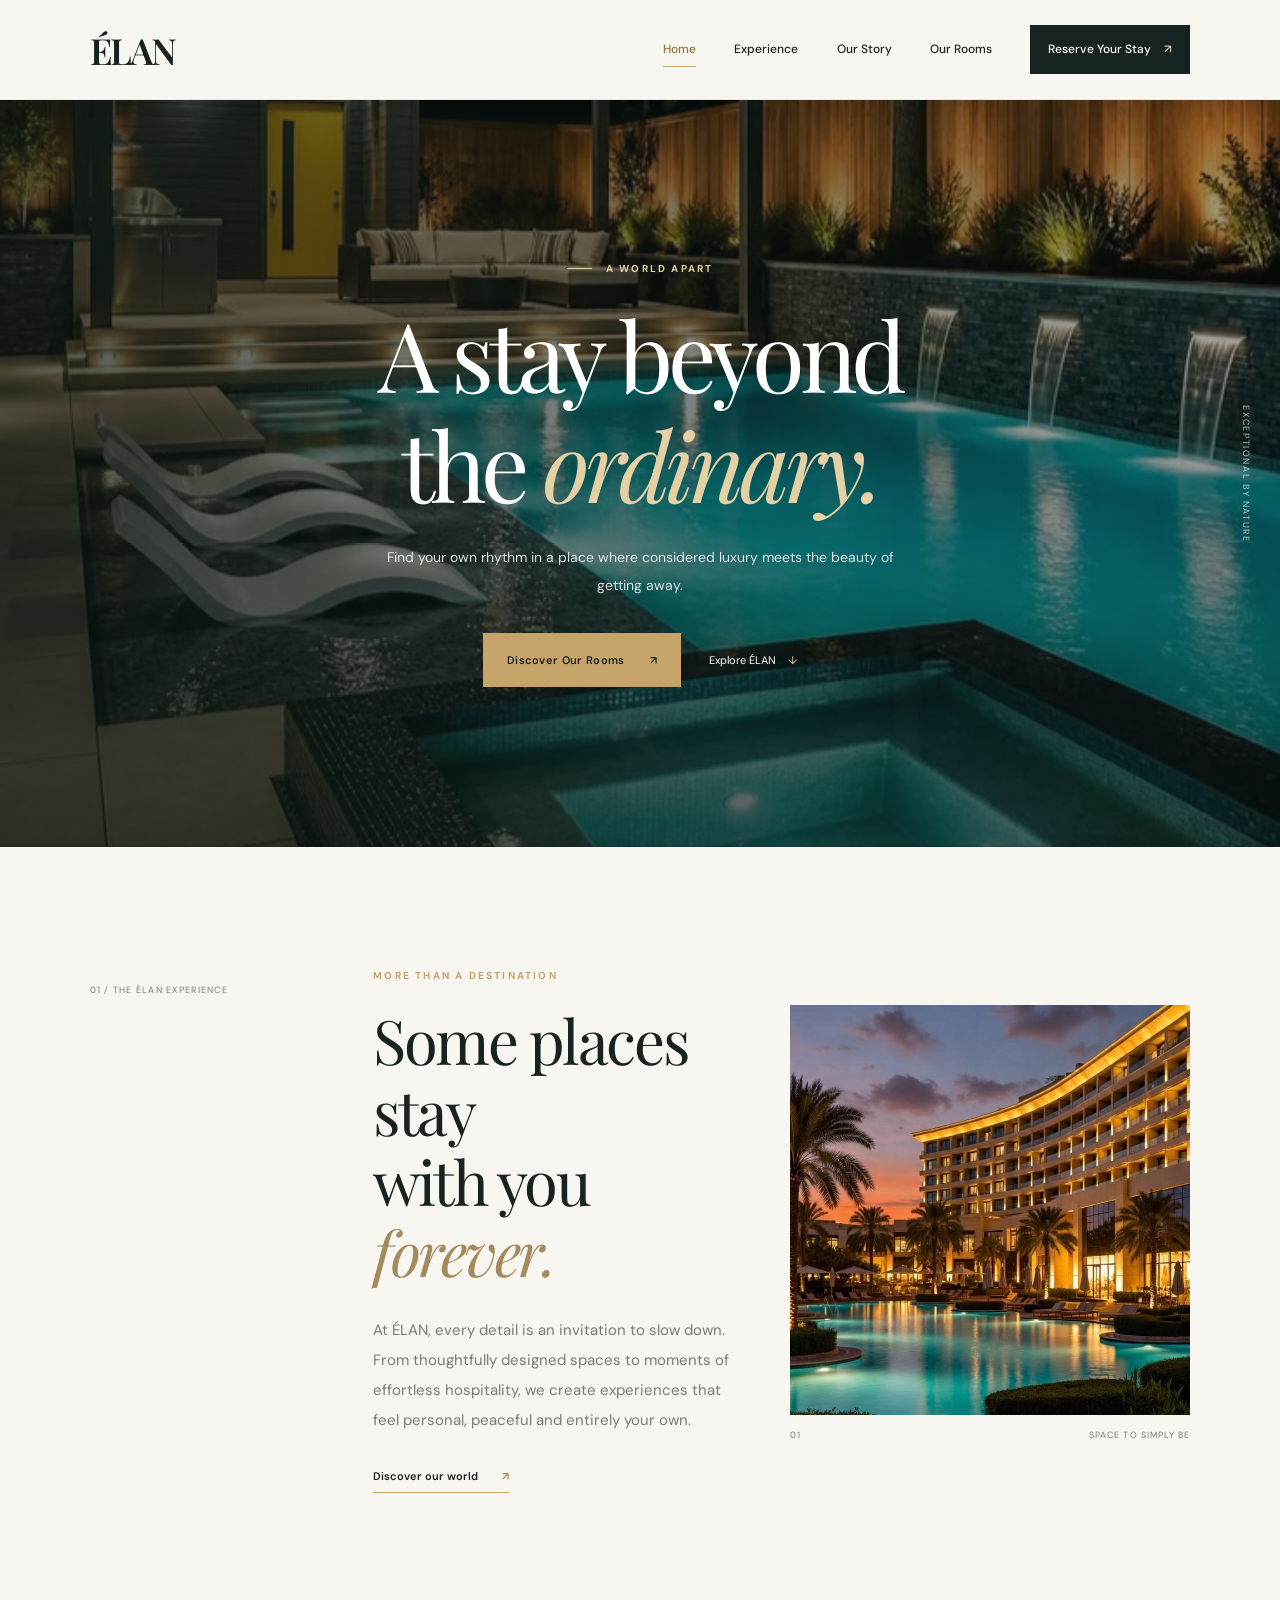
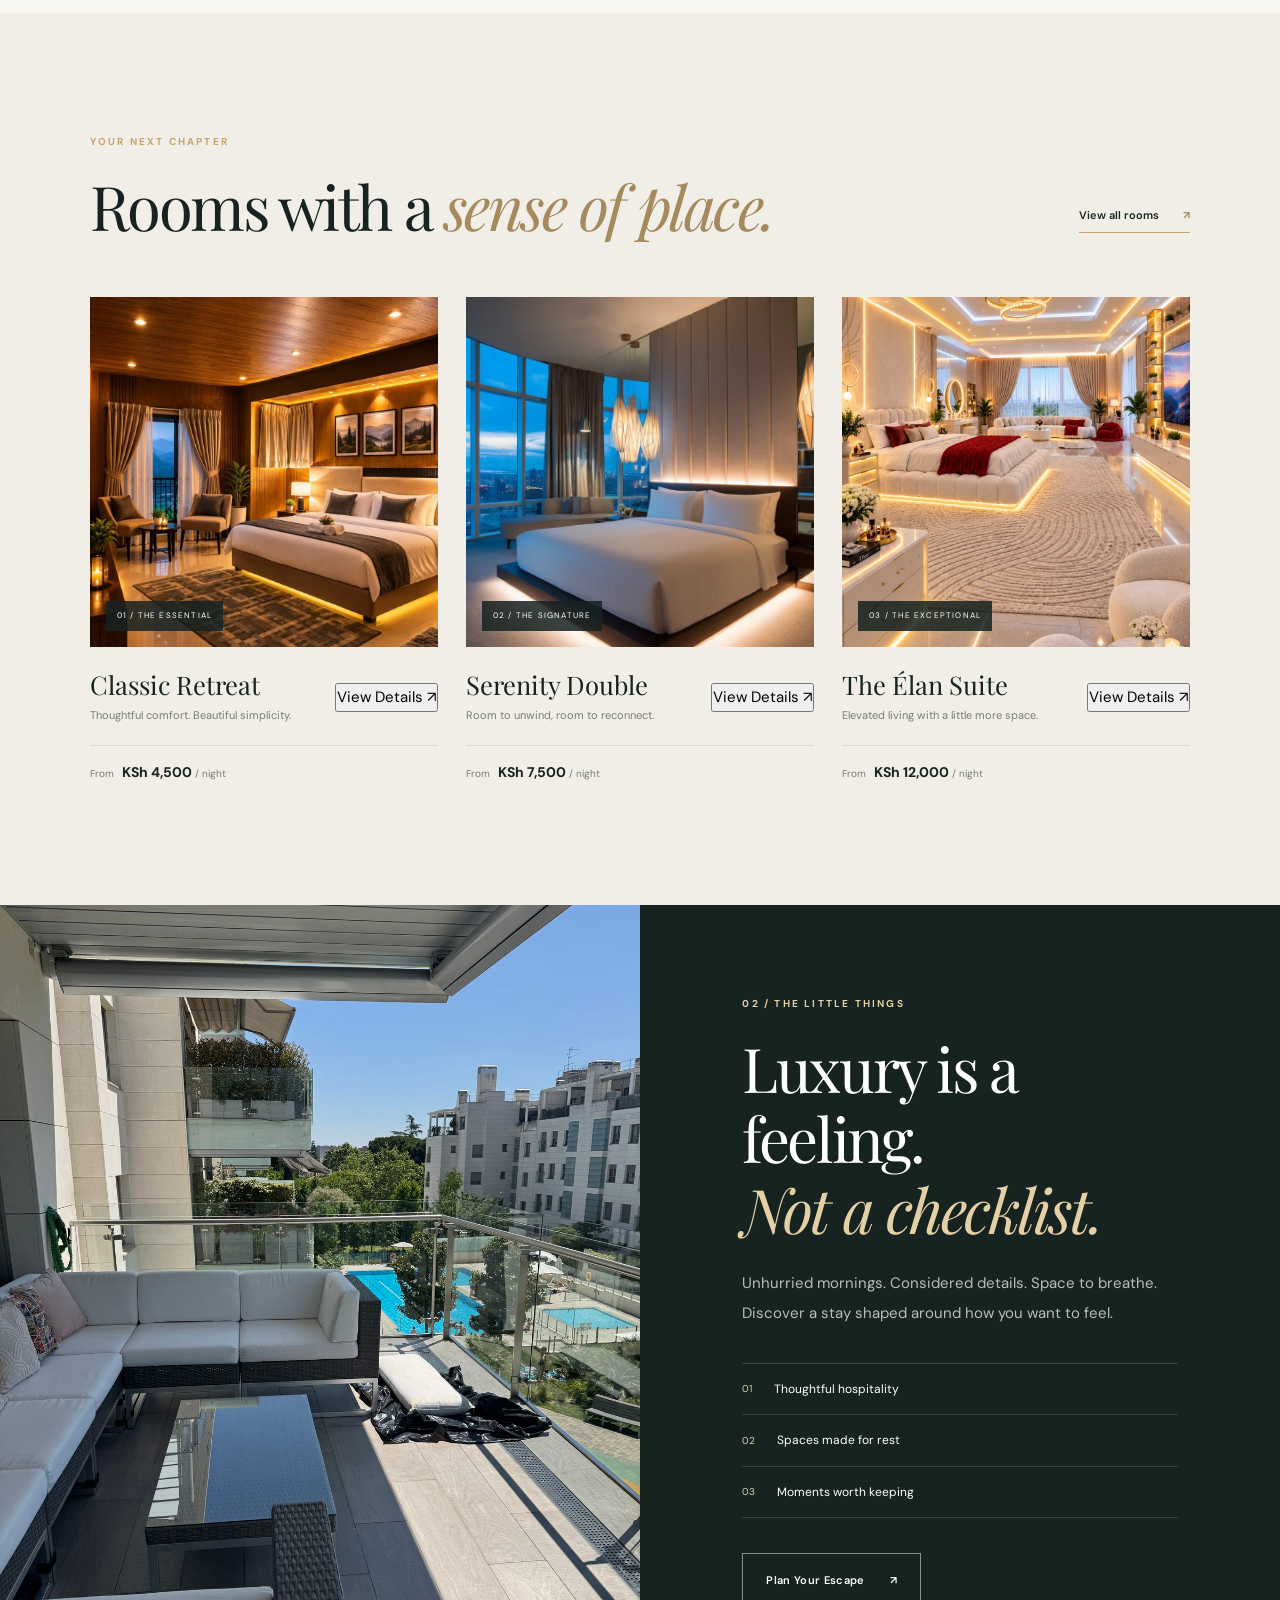
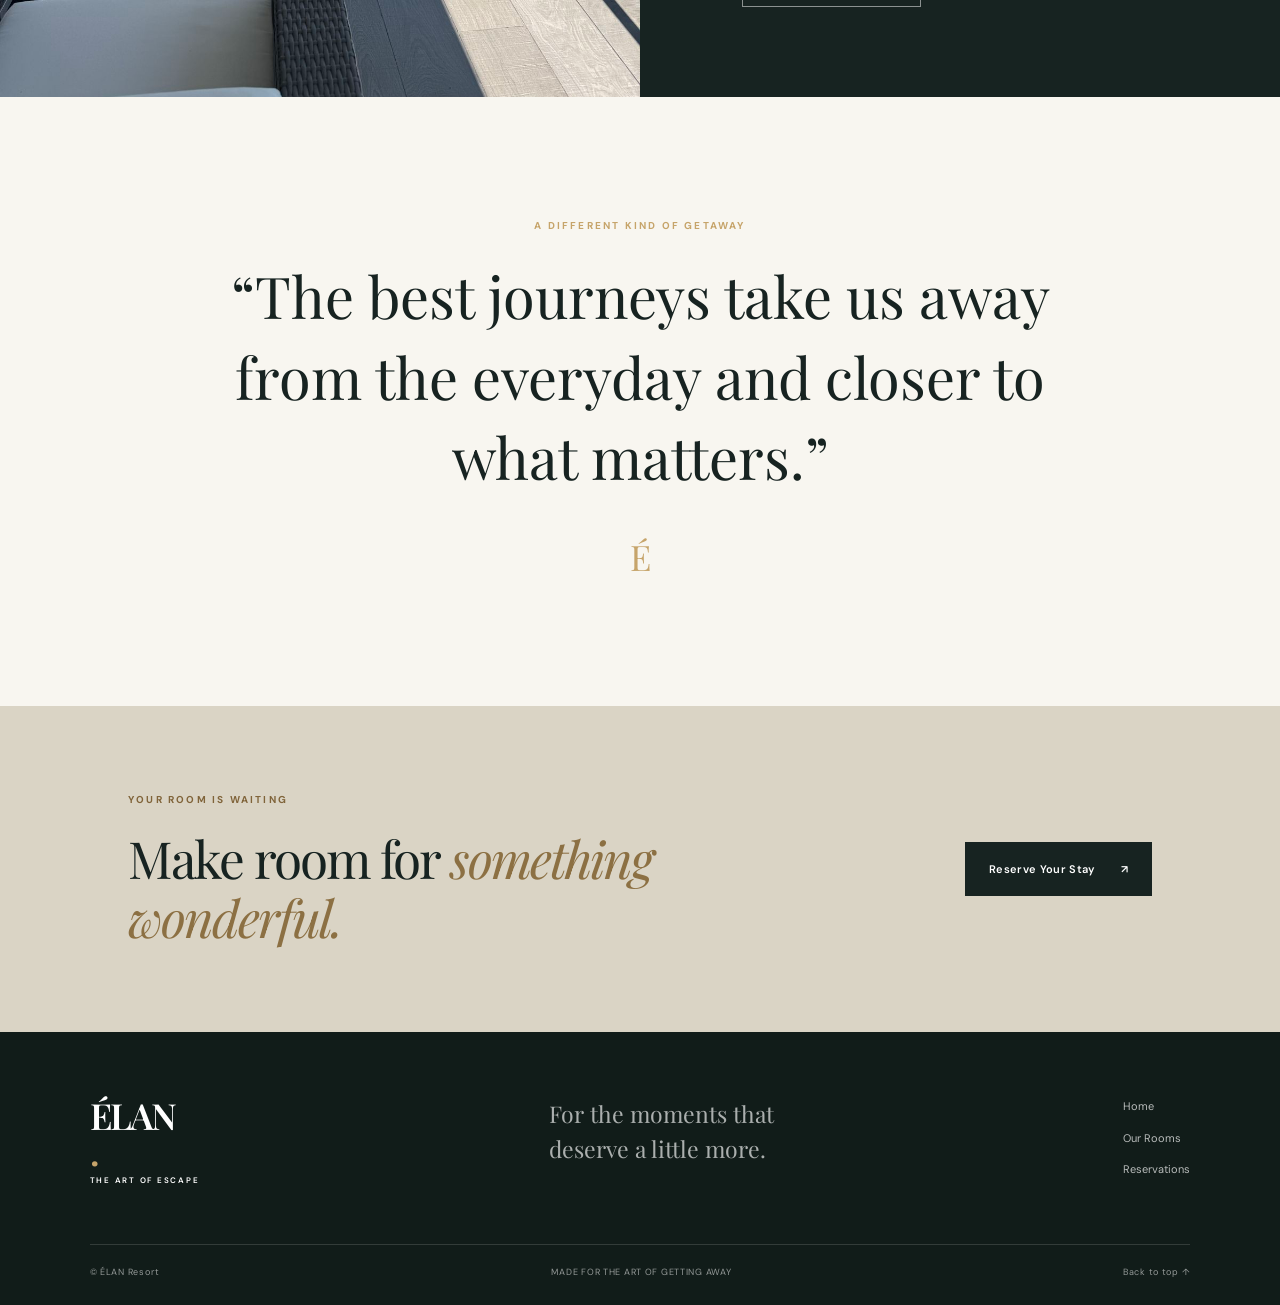
==== index.html @ 1a2abce6 "Add luxury resort rooms page" ====
<!DOCTYPE html>
<html lang="en">
<head>
  <meta charset="UTF-8">
  <meta name="viewport" content="width=device-width, initial-scale=1.0">

  <meta
    name="description"
    content="Discover ÉLAN Resort, a luxury escape designed for extraordinary stays, thoughtful hospitality, and unforgettable experiences."
  >

  <meta name="theme-color" content="#172321">

  <title>ÉLAN Resort | A Stay Beyond Ordinary</title>

  <!-- Google Fonts -->
  <link rel="preconnect" href="https://fonts.googleapis.com">
  <link rel="preconnect" href="https://fonts.gstatic.com" crossorigin>

  <link
    href="https://fonts.googleapis.com/css2?family=DM+Sans:wght@400;500;600;700&family=Playfair+Display:wght@400;500;600;700&display=swap"
    rel="stylesheet"
  >

  <!-- Main Stylesheet -->
  <link rel="stylesheet" href="style.css">

  <!-- Main JavaScript -->
  <script src="script.js" defer></script>
</head>

<body id="top">

  <!-- =====================================
       NAVIGATION
  ====================================== -->
  <header class="site-header">

    <a
      href="index.html"
      class="brand"
      aria-label="ÉLAN Resort homepage"
    >
      ÉLAN
    </a>

    <button
      class="menu-toggle"
      id="menuToggle"
      type="button"
      aria-label="Open navigation"
      aria-expanded="false"
      aria-controls="mainNav"
    >
      <span></span>
      <span></span>
    </button>

    <nav class="main-nav" id="mainNav" aria-label="Main navigation">
      <a class="active" href="index.html" aria-current="page">Home</a>
      
      <a href="#experience">Experience</a>
      <a href="#about">Our Story</a>
       <a href="room.html">Our Rooms</a>
      

      <a href="booking.html" class="nav-book">
        Reserve Your Stay <span aria-hidden="true">↗</span>
      </a>
    </nav>

  </header>

  <main>

    <!-- =====================================
         HERO SECTION
    ====================================== -->
    <section class="hero" aria-labelledby="hero-title">

      <div class="hero-image" aria-hidden="true"></div>
      <div class="hero-overlay" aria-hidden="true"></div>

      <div class="hero-content">

        <p class="eyebrow light-eyebrow">
          <span aria-hidden="true"></span>
          A WORLD APART
        </p>

        <h1 id="hero-title">
          A stay beyond<br>
          the <em>ordinary.</em>
        </h1>

        <p class="hero-description">
          Find your own rhythm in a place where considered
          luxury meets the beauty of getting away.
        </p>

        <div class="hero-actions">

          <a href="room.html" class="button button-gold">
            Discover Our Rooms
            <span aria-hidden="true">↗</span>
          </a>

          <a href="#about" class="text-link">
            Explore ÉLAN
            <span aria-hidden="true">↓</span>
          </a>

        </div>

      </div>

      <div class="hero-vertical" aria-hidden="true">
        EXCEPTIONAL BY NATURE
      </div>

    </section>


    <!-- =====================================
         WELCOME / ABOUT SECTION
    ====================================== -->
    <section class="welcome section-padding" id="about">

      <div class="welcome-label">
        <span class="section-number">01 / THE ÉLAN EXPERIENCE</span>
      </div>

      <div class="welcome-content">

        <p class="eyebrow">MORE THAN A DESTINATION</p>

        <h2>
          Some places stay<br>
          with you <em>forever.</em>
        </h2>

        <p class="body-copy">
          At ÉLAN, every detail is an invitation to slow down.
          From thoughtfully designed spaces to moments of
          effortless hospitality, we create experiences that
          feel personal, peaceful and entirely your own.
        </p>

        <a href="room.html" class="underlined-link">
          Discover our world
          <span aria-hidden="true">↗</span>
        </a>

      </div>

      <div class="welcome-image-wrap">

        <img
          src="images/img2.jpg"
          alt="Luxury resort pool surrounded by tropical greenery"
          class="welcome-image"
          loading="lazy"
        >

        <div class="image-caption">
          <span>01</span>
          <span>SPACE TO SIMPLY BE</span>
        </div>

      </div>

    </section>


    <!-- =====================================
         FEATURED ROOMS
    ====================================== -->
    <section class="rooms-section section-padding" id="rooms">

      <div class="section-heading">

        <div>
          <p class="eyebrow">YOUR NEXT CHAPTER</p>
          <h2>Rooms with a <em>sense of place.</em></h2>
        </div>

        <a href="room.html" class="underlined-link">
          View all rooms
          <span aria-hidden="true">↗</span>
        </a>

      </div>


      <div class="room-grid">

        <!-- ROOM 1 -->
        <article
          class="room-card"
          data-name="Classic Retreat"
          data-price="4500"
          data-image="images/room1.jpg"
          data-description="Thoughtful comfort and beautiful simplicity. Enjoy a relaxing stay in an elegant room designed for comfort and peaceful moments."
        >

          <div class="room-image-link">

            <img
              src="images/room1.jpg"
              alt="Elegant bedroom for the Classic Retreat"
              loading="lazy"
            >

            <span class="room-tag">01 / THE ESSENTIAL</span>

          </div>

          <div class="room-card-info">

            <div>
              <h3>Classic Retreat</h3>
              <p>Thoughtful comfort. Beautiful simplicity.</p>
            </div>

            <button
              class="room-details-btn"
              type="button"
              aria-label="View details for Classic Retreat"
            >
              View Details <span aria-hidden="true">↗</span>
            </button>

          </div>

          <p class="room-price">
            From <strong>KSh 4,500</strong>
            <span>/ night</span>
          </p>

        </article>


        <!-- ROOM 2 -->
        <article
          class="room-card room-card-featured"
          data-name="Serenity Double"
          data-price="7500"
          data-image="images/room2.jpg"
          data-description="Room to unwind and reconnect. Experience a spacious double room with a calm atmosphere and carefully considered details."
        >

          <div class="room-image-link">

            <img
              src="images/room2.jpg"
              alt="Spacious and serene Serenity Double room"
              loading="lazy"
            >

            <span class="room-tag">02 / THE SIGNATURE</span>

          </div>

          <div class="room-card-info">

            <div>
              <h3>Serenity Double</h3>
              <p>Room to unwind, room to reconnect.</p>
            </div>

            <button
              class="room-details-btn"
              type="button"
              aria-label="View details for Serenity Double"
            >
              View Details <span aria-hidden="true">↗</span>
            </button>

          </div>

          <p class="room-price">
            From <strong>KSh 7,500</strong>
            <span>/ night</span>
          </p>

        </article>


        <!-- ROOM 3 -->
        <article
          class="room-card"
          data-name="The Élan Suite"
          data-price="12000"
          data-image="images/room3.jpg"
          data-description="Elevated living with a little more space. Discover a refined suite designed for guests who appreciate extra comfort and a distinctive stay."
        >

          <div class="room-image-link">

            <img
              src="images/suiteroom.jpg"
              alt="Elegant interior of the Élan Suite"
              loading="lazy"
            >

            <span class="room-tag">03 / THE EXCEPTIONAL</span>

          </div>

          <div class="room-card-info">

            <div>
              <h3>The Élan Suite</h3>
              <p>Elevated living with a little more space.</p>
            </div>

            <button
              class="room-details-btn"
              type="button"
              aria-label="View details for the Élan Suite"
            >
              View Details <span aria-hidden="true">↗</span>
            </button>

          </div>

          <p class="room-price">
            From <strong>KSh 12,000</strong>
            <span>/ night</span>
          </p>

        </article>

      </div>

    </section>


    <!-- =====================================
         EXPERIENCE SECTION
    ====================================== -->
    <section class="experience-section" id="experience">

      <div class="experience-image" aria-hidden="true"></div>

      <div class="experience-content">

        <p class="eyebrow light-eyebrow">
          02 / THE LITTLE THINGS
        </p>

        <h2>
          Luxury is a feeling.<br>
          <em>Not a checklist.</em>
        </h2>

        <p>
          Unhurried mornings. Considered details. Space to breathe.
          Discover a stay shaped around how you want to feel.
        </p>

        <div class="experience-features">

          <div>
            <span>01</span>
            <p>Thoughtful hospitality</p>
          </div>

          <div>
            <span>02</span>
            <p>Spaces made for rest</p>
          </div>

          <div>
            <span>03</span>
            <p>Moments worth keeping</p>
          </div>

        </div>

        <a href="booking.html" class="button button-outline">
          Plan Your Escape
          <span aria-hidden="true">↗</span>
        </a>

      </div>

    </section>


    <!-- =====================================
         QUOTE SECTION
    ====================================== -->
    <section class="quote-section section-padding">

      <p class="eyebrow">A DIFFERENT KIND OF GETAWAY</p>

      <blockquote>
        “The best journeys take us away from the everyday
        and closer to what matters.”
      </blockquote>

      <span class="quote-mark" aria-hidden="true">É</span>

    </section>


    <!-- =====================================
         BOOKING BANNER
    ====================================== -->
    <section class="booking-banner">

      <div>
        <p class="eyebrow light-eyebrow">YOUR ROOM IS WAITING</p>

        <h2>
          Make room for <em>something wonderful.</em>
        </h2>
      </div>

      <a href="booking.html" class="button button-gold">
        Reserve Your Stay
        <span aria-hidden="true">↗</span>
      </a>

    </section>

  </main>


  <!-- =====================================
       ROOM DETAILS MODAL
  ====================================== -->
  <div
    class="room-modal"
    id="roomModal"
    aria-hidden="true"
    inert
  >

    <div
      class="room-modal-backdrop"
      data-close-modal
    ></div>

    <div
      class="room-modal-content"
      role="dialog"
      aria-modal="true"
      aria-labelledby="modalRoomName"
      aria-describedby="modalRoomDescription"
      tabindex="-1"
    >

      <button
        class="room-modal-close"
        type="button"
        aria-label="Close room details"
        data-close-modal
      >
        &times;
      </button>

      <img
        id="modalRoomImage"
        src=""
        alt=""
      >

      <div class="room-modal-info">

        <p class="room-category">ÉLAN RESORT ACCOMMODATION</p>

        <h2 id="modalRoomName"></h2>

        <p id="modalRoomDescription"></p>

        <p class="room-price">
          <span id="modalRoomPrice"></span>
          <span>/ night</span>
        </p>

        <a
          id="modalBookButton"
          href="booking.html"
          class="room-book-btn"
        >
          Reserve This Room
          <span aria-hidden="true">↗</span>
        </a>

      </div>

    </div>

  </div>


  <!-- =====================================
       FOOTER
  ====================================== -->
  <footer class="site-footer">

    <div class="footer-main">

      <a href="index.html" class="brand footer-brand">
        ÉLAN<span>.</span>
        <small>THE ART OF ESCAPE</small>
      </a>

      <p>
        For the moments that<br>
        deserve a little more.
      </p>

      <div class="footer-links">
        <a href="index.html">Home</a>
        <a href="room.html">Our Rooms</a>
        
        <a href="booking.html">Reservations</a>
      </div>

    </div>


    <div class="footer-bottom">

      <span>
        &copy; <span id="currentYear"></span> ÉLAN Resort
      </span>

      <span>MADE FOR THE ART OF GETTING AWAY</span>

      <a href="#top">
        Back to top ↑
      </a>

    </div>

  </footer>

</body>
</html>
---- style.css ----
/* =========================================
   ÉLAN RESORT — LUXURY DESIGN SYSTEM
   Fixed Navbar + Centered Hero + Working Mobile Menu
========================================= */

/* 1. DESIGN VARIABLES */

:root {
  --ink: #172321;
  --ink-soft: #263631;
  --ivory: #F8F6F0;
  --white: #FFFFFF;
  --gold: #C6A46A;
  --gold-light: #E4D0A5;
  --muted: #777D75;
  --line: #E5E0D5;
  --serif: "Playfair Display", Georgia, serif;
  --sans: "DM Sans", Arial, sans-serif;
  --page-width: 1380px;
  --header-height: 100px;
}

/* 2. RESET AND GLOBAL STYLES */

* {
  margin: 0;
  padding: 0;
  box-sizing: border-box;
}

html {
  scroll-behavior: smooth;
  scroll-padding-top: 110px;
}

body {
  padding-top: var(--header-height);
  background: var(--ivory);
  color: var(--ink);
  font-family: var(--sans);
  font-size: 15px;
  line-height: 1.7;
  -webkit-font-smoothing: antialiased;
}

body.menu-open {
  overflow: hidden;
}

img {
  display: block;
  width: 100%;
  height: auto;
}

a {
  color: inherit;
  text-decoration: none;
}

button,
input,
select,
textarea {
  font: inherit;
}

button,
a {
  -webkit-tap-highlight-color: transparent;
}

button {
  cursor: pointer;
}

button:focus-visible,
a:focus-visible,
input:focus-visible,
select:focus-visible,
textarea:focus-visible {
  outline: 2px solid var(--gold);
  outline-offset: 4px;
}

::selection {
  background: var(--gold-light);
  color: var(--ink);
}

.container {
  width: min(100% - 64px, var(--page-width));
  margin-inline: auto;
}

.section-padding {
  padding: 120px max(7%, calc((100% - var(--page-width)) / 2));
}

/* 3. TYPOGRAPHY */

h1,
h2,
h3 {
  font-family: var(--serif);
  font-weight: 400;
  line-height: 1.15;
}

h1 {
  font-size: clamp(3.5rem, 7.5vw, 7.4rem);
  letter-spacing: -0.055em;
}

h2 {
  font-size: clamp(2.5rem, 4.8vw, 4.8rem);
  letter-spacing: -0.04em;
}

h3 {
  font-size: clamp(1.4rem, 2vw, 1.8rem);
}

h1 em,
h2 em {
  font-weight: 400;
}

.eyebrow {
  color: var(--gold);
  font-size: 10px;
  font-weight: 700;
  letter-spacing: 0.22em;
  line-height: 1.8;
  margin-bottom: 20px;
}

.light-eyebrow {
  color: var(--gold-light);
}

.light-eyebrow span {
  display: inline-block;
  width: 25px;
  height: 1px;
  margin: 0 10px 3px 0;
  background: var(--gold-light);
}

.body-copy {
  max-width: 490px;
  color: var(--muted);
  line-height: 2;
}

/* 4. HEADER AND NAVIGATION */

.site-header {
  position: fixed;
  top: 0;
  left: 0;
  width: 100%;
  z-index: 1000;

  display: flex;
  align-items: center;
  justify-content: space-between;

  min-height: var(--header-height);
  padding: 18px 7%;

  background: var(--ivory);
  border-bottom: 1px solid rgba(23, 35, 33, 0.07);
  box-shadow: 0 4px 20px rgba(0, 0, 0, 0.04);
}

.brand {
  display: inline-flex;
  flex-direction: column;
  align-items: flex-start;
  font-family: var(--serif);
  font-size: 36px;
  font-weight: 600;
  letter-spacing: -0.06em;
  line-height: 1;
}

.brand > span {
  display: inline;
  color: var(--gold);
}

.brand small {
  margin-top: 7px;
  font-family: var(--sans);
  font-size: 8px;
  font-weight: 600;
  letter-spacing: 0.22em;
}

.main-nav {
  display: flex;
  align-items: center;
  gap: clamp(20px, 3vw, 43px);
}

.main-nav > a {
  position: relative;
  font-size: 12px;
  font-weight: 500;
  transition: color 0.25s ease;
}

.main-nav > a:not(.nav-book)::after {
  position: absolute;
  right: 0;
  bottom: -7px;
  left: 0;
  height: 1px;
  background: var(--gold);
  content: "";
  transform: scaleX(0);
  transform-origin: left;
  transition: transform 0.25s ease;
}

.main-nav > a:hover,
.main-nav > a.active {
  color: #967641;
}

.main-nav > a:hover::after,
.main-nav > a.active::after {
  transform: scaleX(1);
}

.main-nav .nav-book {
  padding: 14px 18px;
  background: var(--ink);
  color: var(--white);
  transition: background 0.25s ease;
}

.nav-book span {
  margin-left: 10px;
  color: var(--gold-light);
}

.main-nav .nav-book:hover {
  background: var(--ink-soft);
}

.menu-toggle {
  display: none;
  width: 44px;
  height: 44px;
  flex-shrink: 0;
  flex-direction: column;
  align-items: center;
  justify-content: center;
  gap: 6px;
  border: 1px solid var(--line);
  background: transparent;
  position: relative;
  z-index: 1002;
}

.menu-toggle span {
  display: block;
  width: 19px;
  height: 1px;
  background: var(--ink);
  transition: transform 0.25s ease;
}

.menu-toggle[aria-expanded="true"] span:first-child {
  transform: translateY(3.5px) rotate(45deg);
}

.menu-toggle[aria-expanded="true"] span:last-child {
  transform: translateY(-3.5px) rotate(-45deg);
}

/* 5. BUTTONS AND LINKS */

.button {
  display: inline-flex;
  min-height: 54px;
  align-items: center;
  justify-content: center;
  gap: 25px;
  padding: 15px 23px;
  border: 1px solid transparent;
  font-size: 11px;
  font-weight: 600;
  letter-spacing: 0.03em;
  transition:
    background 0.25s ease,
    color 0.25s ease,
    border-color 0.25s ease,
    transform 0.25s ease;
}

.button:hover {
  transform: translateY(-2px);
}

.button-gold {
  background: var(--gold);
  color: var(--ink);
}

.button-gold:hover {
  background: var(--gold-light);
}

.button-outline {
  border-color: rgba(255, 255, 255, 0.5);
  color: var(--white);
}

.button-outline:hover {
  border-color: var(--gold-light);
  background: var(--gold-light);
  color: var(--ink);
}

.text-link {
  color: var(--white);
  font-size: 11px;
}

.text-link span {
  margin-left: 9px;
  color: var(--gold-light);
}

.underlined-link {
  display: inline-flex;
  align-items: center;
  gap: 24px;
  padding-bottom: 7px;
  border-bottom: 1px solid var(--gold);
  font-size: 11px;
  font-weight: 600;
}

.underlined-link span {
  color: #A5844D;
  transition: transform 0.25s ease;
}

.underlined-link:hover span {
  transform: translate(3px, -3px);
}

/* 6. HOMEPAGE HERO */

.hero {
  position: relative;
  display: flex;
  min-height: min(760px, 83vh);
  min-height: min(760px, 83svh);
  align-items: center;
  justify-content: center;
  overflow: hidden;
  background: var(--ink);
  color: var(--white);
}

.hero-image,
.hero-overlay {
  position: absolute;
  inset: 0;
}

.hero-image {
  background-image: url("images/image1.jpg");
  background-position: center 52%;
  background-size: cover;
  animation: hero-reveal 1.3s ease both;
}

.hero-overlay {
  background:
    linear-gradient(90deg, rgba(12, 24, 21, 0.70), rgba(12, 24, 21, 0.38)),
    linear-gradient(0deg, rgba(12, 24, 21, 0.38), transparent 40%);
}

.hero-content {
  position: relative;
  z-index: 2;
  display: flex;
  width: 100%;
  max-width: 1000px;
  flex-direction: column;
  align-items: center;
  margin: 0 auto;
  padding: 60px 30px;
  text-align: center;
  animation: content-reveal 0.9s 0.15s ease both;
}

.hero h1 {
  max-width: 900px;
  margin-bottom: 25px;
}

.hero h1 em {
  color: var(--gold-light);
}

.hero-description {
  max-width: 520px;
  margin: 0 auto 34px;
  color: rgba(255, 255, 255, 0.85);
  font-size: 14px;
  line-height: 2;
}

.hero-actions {
  display: flex;
  flex-wrap: wrap;
  align-items: center;
  justify-content: center;
  gap: 28px;
}

.hero-bottom {
  position: absolute;
  right: 7%;
  bottom: 30px;
  left: 7%;
  display: flex;
  justify-content: space-between;
  color: rgba(255, 255, 255, 0.7);
  font-size: 9px;
  letter-spacing: 0.17em;
}

.hero-vertical {
  position: absolute;
  top: 50%;
  right: 27px;
  color: rgba(255, 255, 255, 0.7);
  font-size: 9px;
  letter-spacing: 0.18em;
  writing-mode: vertical-rl;
  transform: translateY(-50%);
}

/* 7. WELCOME SECTION */

.welcome {
  display: grid;
  grid-template-columns: 0.7fr 1.1fr 1.2fr;
  align-items: start;
  gap: 50px;
}

.welcome-label {
  padding-top: 9px;
}

.section-number {
  color: var(--muted);
  font-size: 9px;
  letter-spacing: 0.14em;
}

.welcome-content h2 {
  margin-bottom: 27px;
}

.welcome-content h2 em {
  color: #A58A5D;
}

.welcome-content .body-copy {
  margin-bottom: 28px;
}

.welcome-image-wrap {
  position: relative;
  margin-top: 38px;
}

.welcome-image {
  height: 410px;
  object-fit: cover;
}

.image-caption {
  display: flex;
  justify-content: space-between;
  padding-top: 13px;
  color: var(--muted);
  font-size: 9px;
  letter-spacing: 0.12em;
}

/* 8. ROOM CARDS */

.rooms-section {
  background: #F0EEE7;
}

.section-heading {
  display: flex;
  align-items: flex-end;
  justify-content: space-between;
  gap: 30px;
  margin-bottom: 55px;
}

.section-heading h2 {
  max-width: 700px;
}

.section-heading h2 em {
  color: #A58A5D;
}

.section-heading > .underlined-link {
  flex-shrink: 0;
  margin-bottom: 9px;
}

.room-grid {
  display: grid;
  grid-template-columns: repeat(3, minmax(0, 1fr));
  gap: 28px;
}

.room-card {
  min-width: 0;
}

.room-image-link {
  position: relative;
  display: block;
  overflow: hidden;
  background: #D8D4CA;
}

.room-image-link img {
  height: 350px;
  object-fit: cover;
  transition: transform 0.7s cubic-bezier(0.2, 0.65, 0.3, 1);
}

.room-image-link:hover img {
  transform: scale(1.055);
}

.room-tag {
  position: absolute;
  bottom: 16px;
  left: 16px;
  padding: 8px 11px;
  background: rgba(23, 35, 33, 0.85);
  color: var(--white);
  font-size: 8px;
  letter-spacing: 0.15em;
}

.room-card-info {
  display: flex;
  align-items: center;
  justify-content: space-between;
  gap: 15px;
  padding-top: 23px;
}

.room-card-info h3 {
  margin-bottom: 7px;
}

.room-card-info p {
  color: var(--muted);
  font-size: 11px;
}

.room-card-info > a {
  display: grid;
  width: 42px;
  height: 42px;
  flex-shrink: 0;
  place-items: center;
  border: 1px solid var(--line);
  transition: background 0.25s ease, color 0.25s ease;
}

.room-card-info > a:hover {
  background: var(--ink);
  color: var(--white);
}

.room-price {
  margin-top: 20px;
  padding-top: 15px;
  border-top: 1px solid #DDD8CC;
  color: var(--muted);
  font-size: 10px;
}

.room-price strong {
  margin-left: 5px;
  color: var(--ink);
  font-size: 14px;
}

.room-price span {
  font-size: 10px;
}

/* 9. EXPERIENCE SECTION */

.experience-section {
  display: grid;
  grid-template-columns: 1fr 1fr;
  background: var(--ink);
  color: var(--white);
}

.experience-image {
  min-height: 690px;
  background-image: url("images/room4.jpg");
  background-position: center;
  background-size: cover;
}

.experience-content {
  display: flex;
  flex-direction: column;
  align-items: flex-start;
  justify-content: center;
  padding: 90px clamp(35px, 8vw, 120px);
}

.experience-content h2 {
  margin-bottom: 23px;
}

.experience-content h2 em {
  color: var(--gold-light);
}

.experience-content > p:not(.eyebrow) {
  max-width: 430px;
  color: rgba(255, 255, 255, 0.7);
  line-height: 2;
}

.experience-features {
  width: 100%;
  margin: 35px 0;
  border-top: 1px solid rgba(255, 255, 255, 0.15);
}

.experience-features > div {
  display: flex;
  align-items: center;
  gap: 22px;
  padding: 15px 0;
  border-bottom: 1px solid rgba(255, 255, 255, 0.15);
}

.experience-features span {
  color: var(--gold-light);
  font-size: 10px;
}

.experience-features p {
  font-size: 12px;
}

/* 10. QUOTE SECTION */

.quote-section {
  position: relative;
  overflow: hidden;
  text-align: center;
}

.quote-section blockquote {
  max-width: 930px;
  margin: 0 auto;
  font-family: var(--serif);
  font-size: clamp(2rem, 4.5vw, 4.2rem);
  line-height: 1.4;
}

.quote-mark {
  display: block;
  margin-top: 30px;
  color: var(--gold);
  font-family: var(--serif);
  font-size: 35px;
}

/* 11. BOOKING CALL TO ACTION */

.booking-banner {
  display: flex;
  align-items: center;
  justify-content: space-between;
  gap: 40px;
  padding: 85px 10%;
  background: #DAD4C5;
}

.booking-banner h2 {
  max-width: 720px;
  font-size: clamp(2.3rem, 4vw, 4rem);
}

.booking-banner h2 em {
  color: #8C7043;
}

.booking-banner .eyebrow {
  color: #80643A;
}

.booking-banner .button {
  flex-shrink: 0;
  background: var(--ink);
  color: var(--white);
}

.booking-banner .button:hover {
  background: var(--ink-soft);
}

/* 12. FOOTER */

.site-footer {
  padding: 65px 7% 25px;
  background: #111C19;
  color: var(--white);
}

.footer-main {
  display: flex;
  align-items: flex-start;
  justify-content: space-between;
  gap: 35px;
  padding-bottom: 60px;
}

.footer-brand {
  color: var(--white);
}

.footer-main > p {
  color: rgba(255, 255, 255, 0.65);
  font-family: var(--serif);
  font-size: 23px;
  line-height: 1.5;
}

.footer-links {
  display: flex;
  flex-direction: column;
  gap: 13px;
}

.footer-links a {
  color: rgba(255, 255, 255, 0.7);
  font-size: 11px;
  transition: color 0.25s ease;
}

.footer-links a:hover {
  color: var(--gold-light);
}

.footer-bottom {
  display: flex;
  justify-content: space-between;
  gap: 20px;
  padding-top: 20px;
  border-top: 1px solid rgba(255, 255, 255, 0.14);
  color: rgba(255, 255, 255, 0.55);
  font-size: 9px;
  letter-spacing: 0.08em;
}

.footer-bottom a:hover {
  color: var(--gold-light);
}

/* 13. SHARED PAGE HEADERS */

.page-hero {
  position: relative;
  display: flex;
  min-height: 370px;
  align-items: center;
  overflow: hidden;
  padding: 70px 10%;
  background: var(--ink);
  color: var(--white);
}

.page-hero::before {
  position: absolute;
  inset: 0;
  background:
    linear-gradient(90deg, rgba(13, 28, 24, 0.86), rgba(13, 28, 24, 0.3)),
    url("https://images.unsplash.com/photo-1542314831-068cd1dbfeeb?auto=format&fit=crop&w=1800&q=85") center 50% / cover;
  content: "";
}

.page-hero-content {
  position: relative;
  z-index: 1;
  max-width: 780px;
}

.page-hero h1 {
  font-size: clamp(3.2rem, 6vw, 5.8rem);
}

.page-hero h1 em {
  color: var(--gold-light);
}

.page-hero p:not(.eyebrow) {
  max-width: 540px;
  margin-top: 18px;
  color: rgba(255, 255, 255, 0.78);
}

/* 14. ROOMS PAGE */

.rooms-page-intro {
  max-width: 760px;
  margin: 0 auto;
  padding: 90px 30px 55px;
  text-align: center;
}

.rooms-page-intro h2 {
  margin-bottom: 20px;
}

.rooms-page-intro > p:last-child {
  color: var(--muted);
}

.rooms-list {
  display: grid;
  gap: 55px;
  padding: 0 7% 110px;
}

.rooms-list .room-detail {
  display: grid;
  grid-template-columns: 1.1fr 1fr;
  align-items: center;
  gap: clamp(30px, 6vw, 90px);
}

.rooms-list .room-detail:nth-child(even) .room-detail-image {
  order: 2;
}

.room-detail-image {
  position: relative;
  overflow: hidden;
  background: #E5E0D5;
}

.room-detail-image img {
  height: 460px;
  object-fit: cover;
  transition: transform 0.6s ease;
}

.room-detail-image:hover img {
  transform: scale(1.035);
}

.room-detail-content {
  max-width: 510px;
  padding: 30px 0;
}

.room-detail-content h2 {
  margin-bottom: 18px;
}

.room-detail-content > p:not(.eyebrow) {
  margin-bottom: 22px;
  color: var(--muted);
  line-height: 2;
}

.room-amenities {
  display: flex;
  flex-wrap: wrap;
  gap: 10px;
  margin: 25px 0;
}

.room-amenities span {
  padding: 8px 11px;
  border: 1px solid var(--line);
  font-size: 10px;
}

.room-detail-price {
  margin: 22px 0;
  font-size: 11px;
  color: var(--muted);
}

.room-detail-price strong {
  color: var(--ink);
  font-size: 23px;
}

/* 15. BOOKING PAGE */

.booking-layout {
  display: grid;
  grid-template-columns: minmax(0, 1.35fr) minmax(280px, 0.65fr);
  align-items: start;
  gap: 45px;
  padding: 85px 7% 110px;
}

.booking-form-card,
.booking-summary-card {
  padding: clamp(25px, 4vw, 45px);
  border: 1px solid var(--line);
  background: #FFFEFA;
}

.booking-form-card h2,
.booking-summary-card h2 {
  margin-bottom: 12px;
  font-size: clamp(2rem, 3vw, 2.8rem);
}

.booking-form-card > p,
.booking-summary-card > p {
  margin-bottom: 30px;
  color: var(--muted);
  font-size: 12px;
}

.form-section-title {
  margin: 30px 0 18px;
  padding-bottom: 12px;
  border-bottom: 1px solid var(--line);
  font-family: var(--serif);
  font-size: 21px;
}

.form-grid {
  display: grid;
  grid-template-columns: repeat(2, minmax(0, 1fr));
  gap: 20px;
}

.form-field {
  display: flex;
  min-width: 0;
  flex-direction: column;
  gap: 8px;
  margin-bottom: 20px;
}

.form-field.full-width {
  grid-column: 1 / -1;
}

.form-field label {
  font-size: 11px;
  font-weight: 600;
}

.form-field input,
.form-field select,
.form-field textarea {
  width: 100%;
  min-height: 50px;
  padding: 12px 13px;
  border: 1px solid #DCD7CB;
  border-radius: 0;
  background: #FFFFFF;
  color: var(--ink);
  font-size: 12px;
}

.form-field textarea {
  min-height: 100px;
  resize: vertical;
}

.form-field input:focus,
.form-field select:focus,
.form-field textarea:focus {
  border-color: var(--gold);
  outline: 1px solid var(--gold);
}

.form-field input::placeholder,
.form-field textarea::placeholder {
  color: #A0A097;
}

.booking-submit {
  width: 100%;
  margin-top: 15px;
  border: 0;
  background: var(--ink);
  color: var(--white);
  cursor: pointer;
}

.booking-submit:hover {
  background: var(--ink-soft);
}

.booking-submit:disabled {
  cursor: not-allowed;
  opacity: 0.65;
}

.booking-summary-card {
  position: sticky;
  top: 120px;
}

.booking-summary-image {
  width: 100%;
  height: 210px;
  margin-bottom: 25px;
  object-fit: cover;
}

.summary-row {
  display: flex;
  justify-content: space-between;
  gap: 20px;
  padding: 14px 0;
  border-bottom: 1px solid var(--line);
  font-size: 12px;
}

.summary-row span:first-child {
  color: var(--muted);
}

.summary-total {
  display: flex;
  align-items: center;
  justify-content: space-between;
  gap: 15px;
  margin-top: 20px;
  padding-top: 10px;
}

.summary-total span {
  font-size: 12px;
}

.summary-total strong {
  font-family: var(--serif);
  font-size: 28px;
}

.booking-note {
  margin-top: 20px;
  color: var(--muted);
  font-size: 10px;
  line-height: 1.8;
}

.form-message {
  margin-top: 15px;
  font-size: 12px;
  line-height: 1.8;
}

.form-message:empty {
  display: none;
}

.form-message.success {
  color: #287047;
}

.form-message.error {
  color: #A33131;
}

.form-message.info {
  color: #755B2D;
}

/* 16. ANIMATIONS */

@keyframes hero-reveal {
  from {
    opacity: 0.65;
    transform: scale(1.04);
  }

  to {
    opacity: 1;
    transform: scale(1);
  }
}

@keyframes content-reveal {
  from {
    opacity: 0;
    transform: translateY(20px);
  }

  to {
    opacity: 1;
    transform: translateY(0);
  }
}

/* 17. TABLET RESPONSIVENESS */

@media (max-width: 1050px) {
  .site-header {
    padding-inline: 5%;
  }

  .main-nav {
    gap: 20px;
  }

  .main-nav > a {
    font-size: 11px;
  }

  .welcome {
    grid-template-columns: 0.5fr 1fr 1fr;
    gap: 28px;
  }

  .welcome-image {
    height: 340px;
  }

  .room-grid {
    gap: 18px;
  }

  .room-image-link img {
    height: 280px;
  }

  .experience-content {
    padding: 65px 7%;
  }

  .rooms-list .room-detail {
    gap: 35px;
  }

  .room-detail-image img {
    height: 380px;
  }

  .booking-layout {
    gap: 25px;
  }
}

/* 18. MOBILE NAVIGATION AND LAYOUT */

@media (max-width: 760px) {
  :root {
    --header-height: 78px;
  }

  html {
    scroll-padding-top: 88px;
  }

  body {
    padding-top: 78px;
  }

  .container {
    width: calc(100% - 36px);
  }

  .section-padding {
    padding: 75px 6%;
  }

  .site-header {
    min-height: 78px;
    padding: 12px 6%;
  }

  .brand {
    font-size: 31px;
  }

  .menu-toggle {
    display: flex;
  }

  /* Hide the mobile menu until the button is clicked. */
  .main-nav {
    position: absolute;
    top: 100%;
    right: 0;
    left: 0;
    z-index: 1001;

    display: none;
    flex-direction: column;
    align-items: stretch;
    gap: 0;

    width: 100%;
    max-height: calc(100vh - 78px);
    overflow-y: auto;

    padding: 12px 6% 24px;
    border-top: 1px solid var(--line);
    background: var(--ivory);
    box-shadow: 0 18px 30px rgba(0, 0, 0, 0.08);
  }

  /* IMPORTANT: matches the JavaScript's active class. */
  .main-nav.active,
  .main-nav.is-open {
    display: flex;
  }

  .main-nav > a {
    display: block;
    padding: 15px 0;
    border-bottom: 1px solid var(--line);
    font-size: 13px;
  }

  .main-nav > a::after {
    display: none;
  }

  .main-nav .nav-book {
    margin-top: 12px;
    padding: 15px;
    text-align: center;
  }

  .hero {
    min-height: 680px;
    min-height: 82svh;
  }

  .hero-overlay {
    background:
      linear-gradient(90deg, rgba(12, 24, 21, 0.72), rgba(12, 24, 21, 0.28)),
      linear-gradient(0deg, rgba(12, 24, 21, 0.48), transparent 70%);
  }

  .hero-content {
    width: 100%;
    padding: 55px 22px;
  }

  .hero h1 {
    font-size: clamp(3.2rem, 12vw, 5rem);
  }

  .hero-description {
    max-width: 360px;
    font-size: 13px;
  }

  .hero-actions {
    gap: 18px;
  }

  .hero-bottom {
    right: 6%;
    left: 6%;
    font-size: 8px;
  }

  .hero-vertical {
    right: 10px;
  }

  .welcome {
    grid-template-columns: 1fr;
    gap: 28px;
  }

  .welcome-label {
    padding: 0;
  }

  .welcome-content h2 {
    font-size: clamp(2.8rem, 9vw, 4rem);
  }

  .welcome-image-wrap {
    margin-top: 10px;
  }

  .welcome-image {
    height: 340px;
  }

  .section-heading {
    align-items: flex-start;
    flex-direction: column;
    gap: 22px;
    margin-bottom: 35px;
  }

  .section-heading h2 {
    font-size: clamp(2.5rem, 8vw, 3.5rem);
  }

  .room-grid {
    grid-template-columns: 1fr;
    gap: 38px;
  }

  .room-image-link img {
    height: clamp(260px, 75vw, 410px);
  }

  .experience-section {
    grid-template-columns: 1fr;
  }

  .experience-image {
    min-height: 360px;
  }

  .experience-content {
    padding: 70px 7%;
  }

  .experience-content h2 {
    font-size: clamp(2.6rem, 8vw, 3.7rem);
  }

  .quote-section blockquote {
    font-size: clamp(2rem, 7vw, 3rem);
  }

  .booking-banner {
    align-items: flex-start;
    flex-direction: column;
    padding: 65px 7%;
  }

  .booking-banner h2 {
    font-size: clamp(2.4rem, 8vw, 3.5rem);
  }

  .footer-main {
    flex-wrap: wrap;
    gap: 35px;
    padding-bottom: 40px;
  }

  .footer-main > * {
    flex: 1 1 40%;
  }

  .footer-bottom {
    flex-wrap: wrap;
    font-size: 8px;
  }

  .page-hero {
    min-height: 330px;
    padding: 60px 7%;
  }

  .page-hero h1 {
    font-size: clamp(3rem, 10vw, 4.5rem);
  }

  .rooms-page-intro {
    padding: 65px 7% 40px;
  }

  .rooms-list {
    gap: 45px;
    padding: 0 6% 75px;
  }

  .rooms-list .room-detail {
    grid-template-columns: 1fr;
    gap: 20px;
  }

  .rooms-list .room-detail:nth-child(even) .room-detail-image {
    order: 0;
  }

  .room-detail-image img {
    height: clamp(260px, 75vw, 400px);
  }

  .room-detail-content {
    padding: 10px 0;
  }

  .room-detail-content h2 {
    font-size: 2.5rem;
  }

  .booking-layout {
    grid-template-columns: 1fr;
    gap: 25px;
    padding: 55px 5% 75px;
  }

  .booking-form-card,
  .booking-summary-card {
    padding: 25px 20px;
  }

  .booking-summary-card {
    position: static;
  }

  .booking-summary-image {
    height: 240px;
  }
}

/* 19. SMALL MOBILE SCREENS */

@media (max-width: 420px) {
  body {
    font-size: 14px;
  }

  .hero h1 {
    font-size: 3.15rem;
  }

  .hero-actions {
    align-items: center;
    flex-direction: column;
  }

  .hero-bottom span:first-child {
    max-width: 210px;
  }

  .form-grid {
    grid-template-columns: 1fr;
    gap: 0;
  }

  .form-field.full-width {
    grid-column: auto;
  }

  .footer-main {
    flex-direction: column;
  }

  .footer-main > * {
    flex: auto;
  }

  .footer-bottom {
    flex-direction: column;
    gap: 12px;
  }

  .button {
    gap: 15px;
    padding-inline: 17px;
  }
}

/* 20. REDUCED MOTION ACCESSIBILITY */

@media (prefers-reduced-motion: reduce) {
  *,
  *::before,
  *::after {
    scroll-behavior: auto !important;
    animation-duration: 0.01ms !important;
    animation-iteration-count: 1 !important;
    transition-duration: 0.01ms !important;
  }
}

/* =========================================
   ÉLAN RESORT — MODERN ROOM MODAL
   Add this at the VERY BOTTOM of style.css
========================================= */

.room-modal {
  position: fixed !important;
  inset: 0 !important;
  z-index: 99999 !important;

  display: flex !important;
  align-items: center;
  justify-content: center;

  width: 100%;
  height: 100%;
  height: 100dvh;
  padding: 24px;

  opacity: 0;
  visibility: hidden;
  pointer-events: none;

  background: transparent;
  transition:
    opacity 0.3s ease,
    visibility 0.3s ease;
}

.room-modal.is-open {
  opacity: 1;
  visibility: visible;
  pointer-events: auto;
}

/* Dark blurred background */

.room-modal-backdrop {
  position: absolute;
  inset: 0;
  z-index: 0;

  background: rgba(8, 17, 14, 0.78);
  -webkit-backdrop-filter: blur(8px);
  backdrop-filter: blur(8px);

  cursor: pointer;
}

/* Main modal card */

.room-modal-content {
  position: relative;
  z-index: 1;

  display: grid;
  grid-template-columns: 1.05fr 0.95fr;

  width: min(960px, 100%);
  max-height: min(680px, calc(100dvh - 48px));

  overflow: auto;
  overscroll-behavior: contain;

  background: var(--ivory, #F8F6F0);
  color: var(--ink, #172321);

  border: 1px solid rgba(198, 164, 106, 0.45);
  border-radius: 5px;

  box-shadow: 0 30px 100px rgba(0, 0, 0, 0.35);

  opacity: 0;
  transform: translateY(24px) scale(0.98);

  transition:
    opacity 0.35s ease,
    transform 0.35s ease;
}

.room-modal.is-open .room-modal-content {
  opacity: 1;
  transform: translateY(0) scale(1);
}

/* Room photograph */

.room-modal-content > img {
  display: block;
  width: 100%;
  height: 100%;
  min-height: 440px;
  object-fit: cover;
  background: #e8e3d9;
}

/* Text content */

.room-modal-info {
  align-self: center;
  padding: clamp(28px, 4vw, 56px);
}

.room-modal-info .room-category {
  margin: 0 0 18px;

  color: #927344;
  font-size: 0.7rem;
  font-weight: 700;
  letter-spacing: 0.18em;
  line-height: 1.7;
  text-transform: uppercase;
}

.room-modal-info h2 {
  margin: 0 0 20px;

  color: var(--ink, #172321);
  font-family: "Playfair Display", serif;
  font-size: clamp(2rem, 4vw, 3.1rem);
  font-weight: 400;
  line-height: 1.12;
}

.room-modal-info #modalRoomDescription {
  margin: 0 0 24px;

  color: #626b65;
  font-size: 0.95rem;
  line-height: 1.9;
}

.room-modal-info .room-price {
  display: flex;
  flex-wrap: wrap;
  align-items: baseline;
  gap: 8px;

  margin: 0 0 26px;

  color: var(--ink, #172321);
  font-size: 1.35rem;
  font-weight: 600;
}

.room-modal-info .room-price span:last-child {
  color: #727970;
  font-size: 0.8rem;
  font-weight: 400;
}

/* Gold booking button */

.room-book-btn {
  display: inline-flex;
  align-items: center;
  justify-content: center;
  gap: 14px;

  min-height: 52px;
  padding: 15px 23px;

  border: 1px solid var(--gold, #C6A46A);
  background: var(--gold, #C6A46A);
  color: var(--ink, #172321);

  font-size: 0.76rem;
  font-weight: 700;
  letter-spacing: 0.08em;
  text-decoration: none;
  text-transform: uppercase;

  transition:
    background 0.25s ease,
    color 0.25s ease,
    transform 0.25s ease;
}

.room-book-btn:hover {
  background: var(--ink, #172321);
  color: #fff;
  transform: translateY(-2px);
}

.room-book-btn:focus-visible,
.room-modal-close:focus-visible {
  outline: 3px solid #927344;
  outline-offset: 4px;
}

/* Close button */

.room-modal-close {
  position: absolute;
  top: 14px;
  right: 14px;
  z-index: 5;

  display: grid;
  place-items: center;

  width: 44px;
  height: 44px;

  border: 1px solid rgba(23, 35, 33, 0.12);
  border-radius: 50%;

  background: var(--ivory, #F8F6F0);
  color: var(--ink, #172321);

  font-family: Arial, sans-serif;
  font-size: 28px;
  line-height: 1;

  cursor: pointer;

  transition:
    background 0.25s ease,
    color 0.25s ease,
    transform 0.25s ease;
}

.room-modal-close:hover {
  background: var(--ink, #172321);
  color: #fff;
  transform: rotate(90deg);
}

/* Prevent background scrolling */

body.modal-open {
  overflow: hidden;
}

/* Tablet and mobile */

@media (max-width: 700px) {
  .room-modal {
    padding: 14px;
  }

  .room-modal-content {
    grid-template-columns: 1fr;
    width: min(480px, 100%);
    max-height: calc(100dvh - 28px);
    max-height: calc(100vh - 28px);
    max-height: calc(100dvh - 28px);
  }

  .room-modal-content > img {
    width: 100%;
    height: clamp(190px, 30vh, 270px);
    min-height: 0;
  }

  .room-modal-info {
    padding: 26px 24px 30px;
  }

  .room-modal-info h2 {
    padding-right: 18px;
    font-size: 2rem;
  }

  .room-modal-info #modalRoomDescription {
    font-size: 0.9rem;
  }

  .room-modal-close {
    top: 10px;
    right: 10px;
  }

  .room-book-btn {
    width: 100%;
  }
}

/* Respect reduced-motion preferences */

@media (prefers-reduced-motion: reduce) {
  .room-modal,
  .room-modal-content,
  .room-modal-close,
  .room-book-btn {
    transition: none;
  }
}
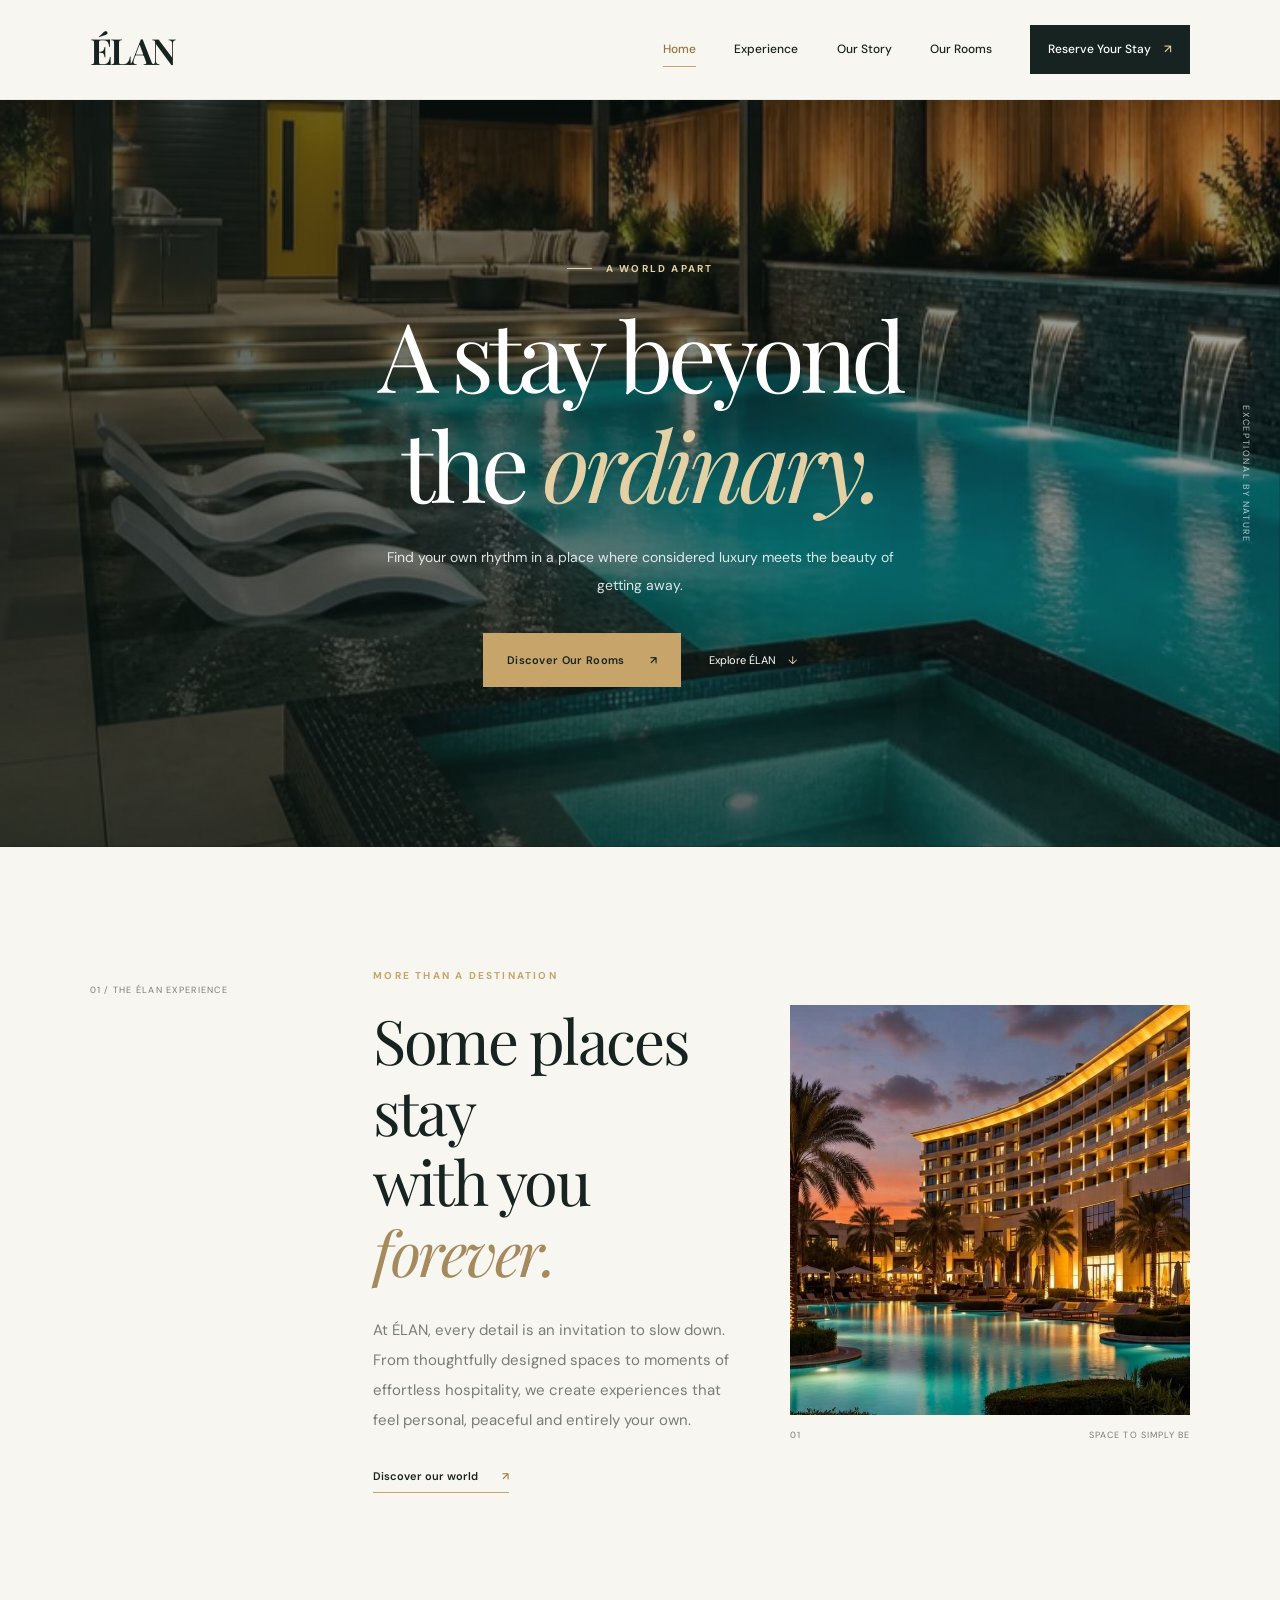
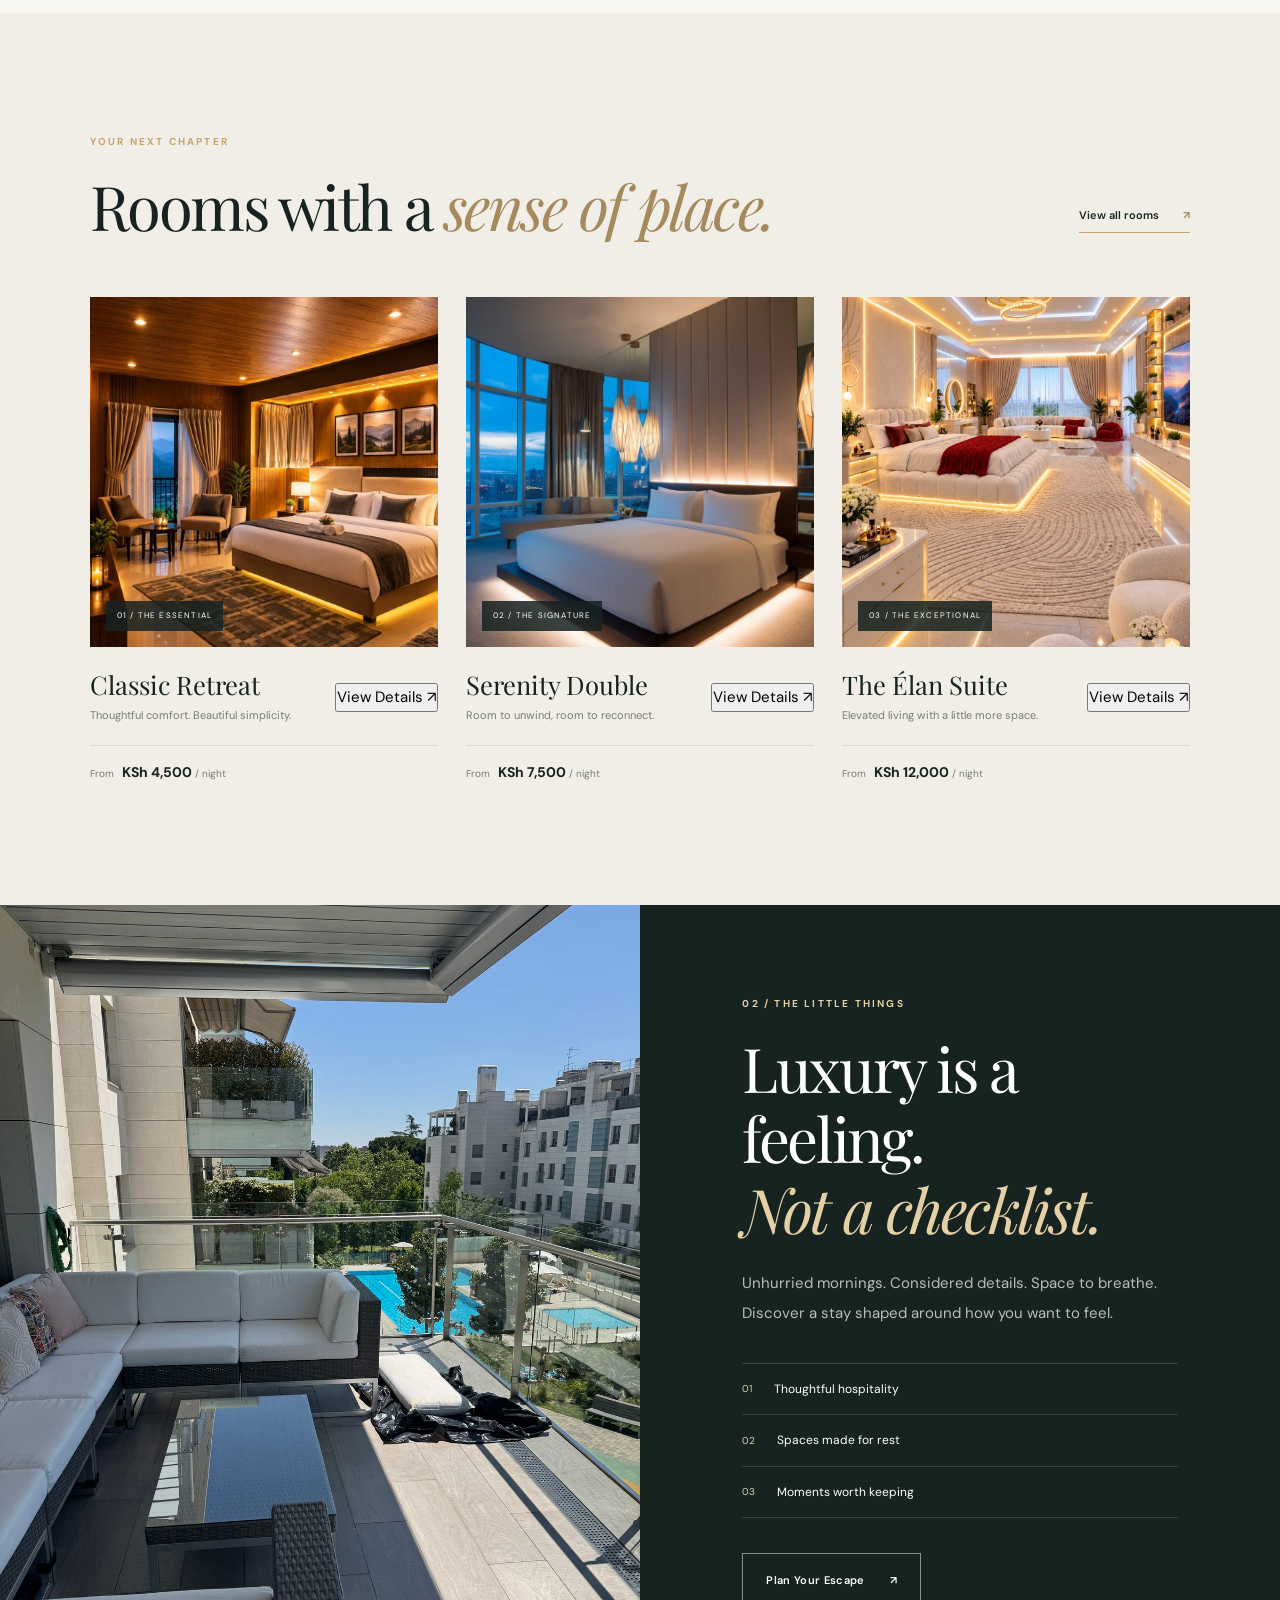
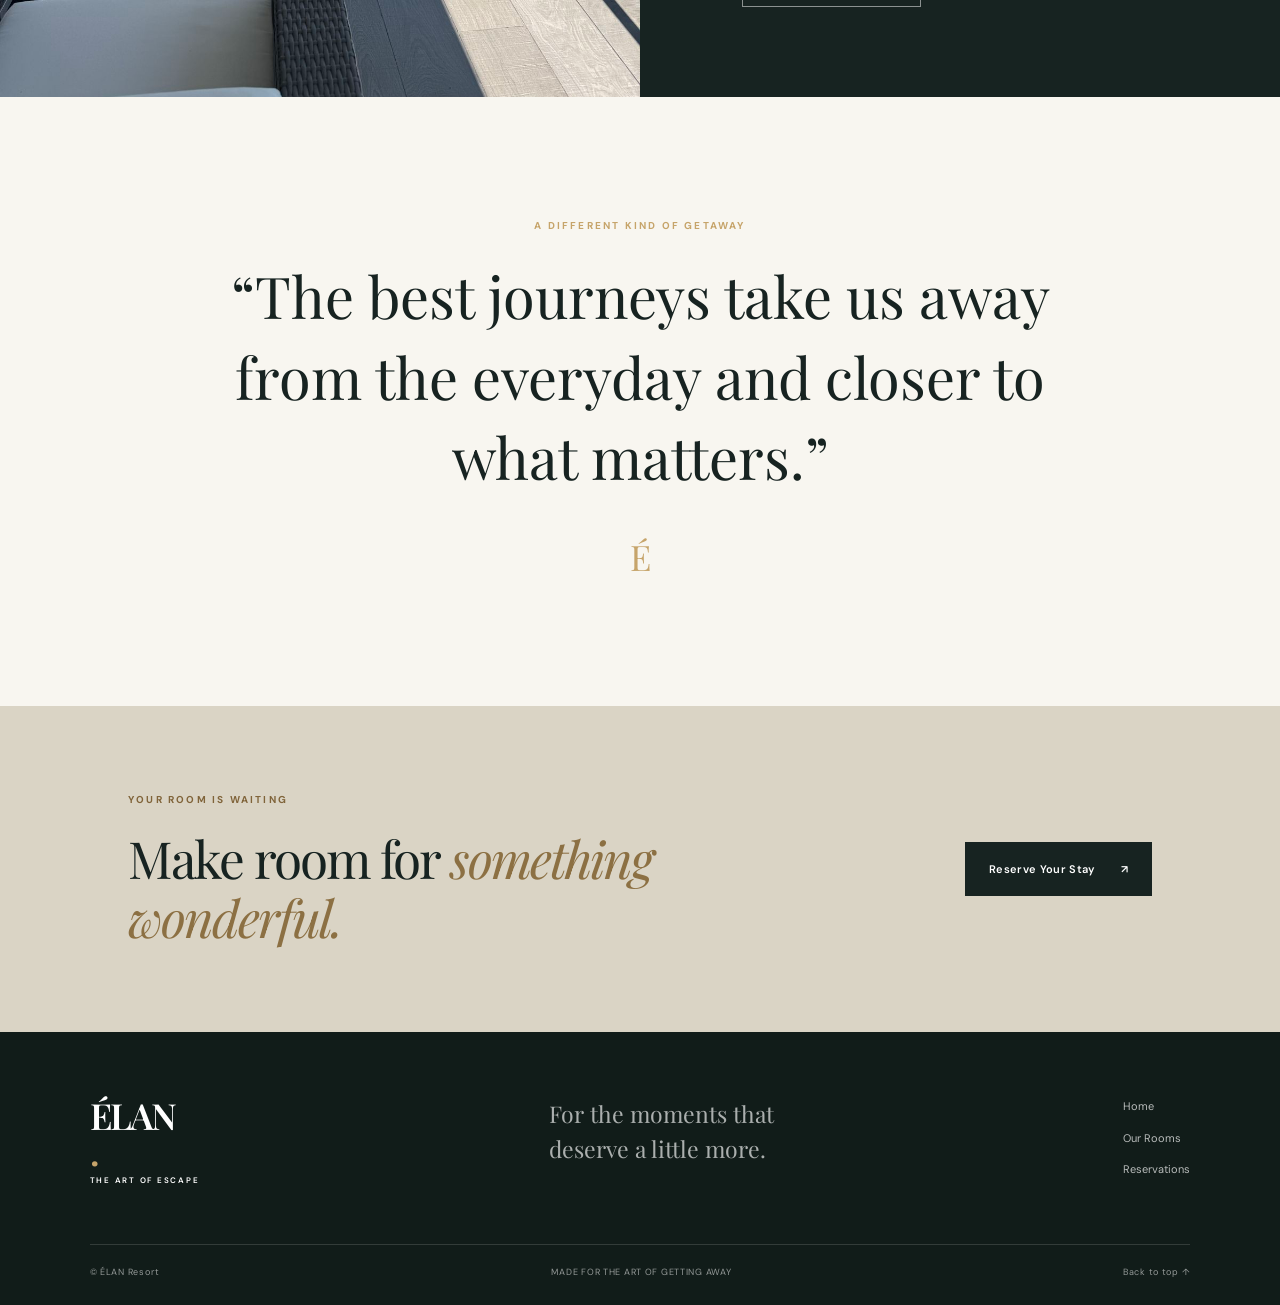
==== commit f15080df: "Add ÉLAN Resort favicon" ====
--- a/index.html
+++ b/index.html
@@ -25,6 +25,7 @@
 
   <!-- Main Stylesheet -->
   <link rel="stylesheet" href="style.css">
+  <link rel="icon" type="image/svg+xml" href="favicon.svg">
 
   <!-- Main JavaScript -->
   <script src="script.js" defer></script>
